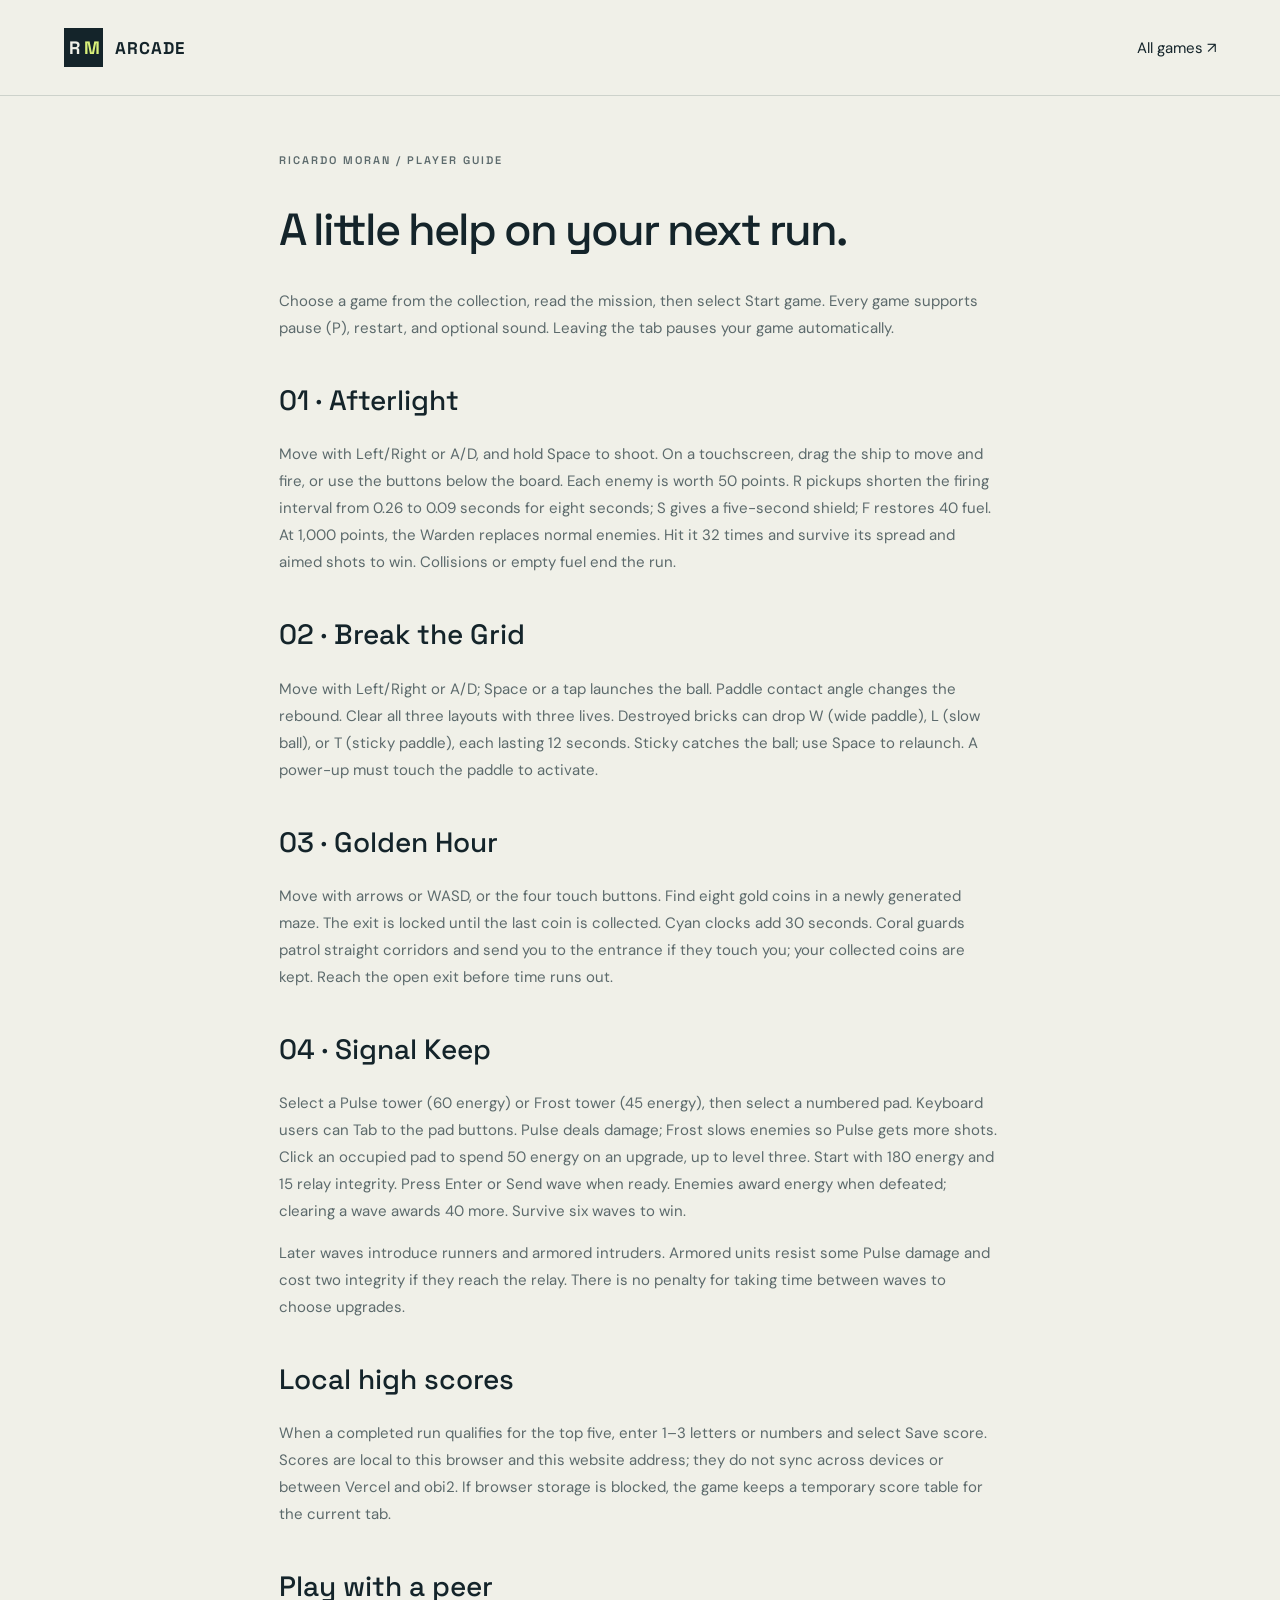
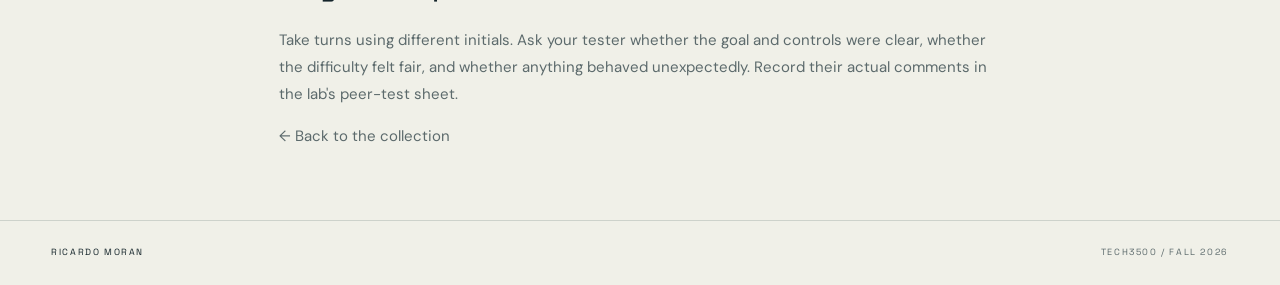
==== guide.html @ 9c04fdb7 "Add RM Arcade playable game files" ====
<!doctype html><html lang="en"><head><meta charset="utf-8"><meta name="viewport" content="width=device-width,initial-scale=1"><title>Game guide — RM Arcade</title><link rel="stylesheet" href="style.css"><link rel="icon" href="data:,"></head><body><header class="site-header"><a class="brand" href="index.html"><span class="brand-mark">R<span>M</span></span> ARCADE</a><a href="index.html">All games ↗</a></header><main class="guide"><p class="eyebrow">RICARDO MORAN / PLAYER GUIDE</p><h1>A little help on your next run.</h1><p>Choose a game from the collection, read the mission, then select Start game. Every game supports pause (P), restart, and optional sound. Leaving the tab pauses your game automatically.</p><h2>01 · Afterlight</h2><p>Move with Left/Right or A/D, and hold Space to shoot. On a touchscreen, drag the ship to move and fire, or use the buttons below the board. Each enemy is worth 50 points. R pickups shorten the firing interval from 0.26 to 0.09 seconds for eight seconds; S gives a five-second shield; F restores 40 fuel. At 1,000 points, the Warden replaces normal enemies. Hit it 32 times and survive its spread and aimed shots to win. Collisions or empty fuel end the run.</p><h2>02 · Break the Grid</h2><p>Move with Left/Right or A/D; Space or a tap launches the ball. Paddle contact angle changes the rebound. Clear all three layouts with three lives. Destroyed bricks can drop W (wide paddle), L (slow ball), or T (sticky paddle), each lasting 12 seconds. Sticky catches the ball; use Space to relaunch. A power-up must touch the paddle to activate.</p><h2>03 · Golden Hour</h2><p>Move with arrows or WASD, or the four touch buttons. Find eight gold coins in a newly generated maze. The exit is locked until the last coin is collected. Cyan clocks add 30 seconds. Coral guards patrol straight corridors and send you to the entrance if they touch you; your collected coins are kept. Reach the open exit before time runs out.</p><h2>04 · Signal Keep</h2><p>Select a Pulse tower (60 energy) or Frost tower (45 energy), then select a numbered pad. Keyboard users can Tab to the pad buttons. Pulse deals damage; Frost slows enemies so Pulse gets more shots. Click an occupied pad to spend 50 energy on an upgrade, up to level three. Start with 180 energy and 15 relay integrity. Press Enter or Send wave when ready. Enemies award energy when defeated; clearing a wave awards 40 more. Survive six waves to win.</p><p>Later waves introduce runners and armored intruders. Armored units resist some Pulse damage and cost two integrity if they reach the relay. There is no penalty for taking time between waves to choose upgrades.</p><h2>Local high scores</h2><p>When a completed run qualifies for the top five, enter 1–3 letters or numbers and select Save score. Scores are local to this browser and this website address; they do not sync across devices or between Vercel and obi2. If browser storage is blocked, the game keeps a temporary score table for the current tab.</p><h2>Play with a peer</h2><p>Take turns using different initials. Ask your tester whether the goal and controls were clear, whether the difficulty felt fair, and whether anything behaved unexpectedly. Record their actual comments in the lab's peer-test sheet.</p><p><a href="index.html">← Back to the collection</a></p></main><footer>RICARDO MORAN <span>TECH3500 / FALL 2026</span></footer></body></html>
---- style.css ----
@import url('https://fonts.googleapis.com/css2?family=DM+Sans:wght@400;500;600;700&family=Space+Grotesk:wght@400;500;600;700&display=swap');
:root{--ink:#14242a;--paper:#f0f0e8;--muted:#5c6a6c;--line:#cdd2cb;--accent:#d9f17a;--dark:#101b23}*{box-sizing:border-box}body{margin:0;background:var(--paper);color:var(--ink);font-family:'DM Sans',Arial,sans-serif;font-size:15px}button,input{font:inherit}button,a,input{touch-action:manipulation}a{color:inherit;text-decoration:none}button{cursor:pointer;border:1px solid var(--line);background:transparent;padding:11px 15px;color:inherit;border-radius:4px;font-weight:600}button:hover{background:#e1e6d8}button:disabled{opacity:.45;cursor:default}a:focus-visible,button:focus-visible,input:focus-visible,canvas:focus-visible{outline:3px solid #648d23;outline-offset:4px}[hidden]{display:none!important}.site-header{max-width:1500px;margin:auto;min-height:96px;padding:20px 5%;display:flex;justify-content:space-between;align-items:center;border-bottom:1px solid var(--line);gap:20px}.brand{font-family:'Space Grotesk',sans-serif;display:flex;align-items:center;gap:12px;font-weight:700;font-size:17px;letter-spacing:1px}.brand-mark{display:grid;align-items:center;background:var(--ink);color:var(--paper);width:39px;height:39px;font-size:18px;letter-spacing:-2px;grid-template-columns:1fr 1fr;padding:5px}.brand-mark span{color:var(--accent)}.header-note,.edition,.eyebrow,.section-label>span,.cover-no,footer,.small,.back-link{font-family:'Space Grotesk',Arial,sans-serif;font-size:11px;letter-spacing:1.6px;line-height:1.7}.header-note i{display:inline-block;width:6px;height:6px;background:#74935a;border-radius:50%;margin:0 14px}.byline{font-size:12px;color:var(--muted)}.hero,.collection,.lobby-note,footer{max-width:1360px;margin:0 auto}.hero{padding:76px 4% 54px}.eyebrow{font-weight:600;letter-spacing:2px;margin:0 0 17px}.hero h1{font-family:'Space Grotesk',sans-serif;font-weight:500;font-size:clamp(50px,6.8vw,94px);line-height:1.02;letter-spacing:-5px;margin:0}.hero em{font-style:normal;color:#6c7970}.hero-bottom{display:flex;justify-content:space-between;align-items:end;margin-top:28px}.hero-bottom p{font-size:17px;line-height:1.7;margin:0;color:var(--muted)}.edition{color:var(--muted);text-align:right}.collection{padding:0 4% 56px}.section-label{display:flex;justify-content:space-between;align-items:center;border-top:1px solid var(--line);padding:20px 0}.section-label h2{font-weight:500;font-size:16px;margin:0}.section-label>span{font-size:10px;color:var(--muted)}.game-grid{display:grid;grid-template-columns:repeat(4,1fr);gap:20px}.game-card{display:block}.cover{height:315px;position:relative;overflow:hidden;border-radius:6px;isolation:isolate;transition:transform .2s}.game-card:hover .cover{transform:translateY(-6px)}.cover-no{position:absolute;top:20px;left:20px;font-size:9px;z-index:3}.cover-word{position:absolute;bottom:27px;left:20px;font:700 clamp(24px,3vw,43px)/.92 'Space Grotesk',sans-serif;letter-spacing:-2px;z-index:3}.cover-arrow{position:absolute;bottom:25px;right:19px;font-size:26px;z-index:3}.cover-shooter{background:radial-gradient(ellipse at 50% 10%,#345858,#122330 62%);color:#cdf29f}.ship-art{position:absolute;left:36%;top:23%;font-size:88px;transform:rotate(20deg);color:#d8ef9c;text-shadow:0 22px 40px #b4e37b66}.orbit{position:absolute;width:270px;height:170px;border:1px solid #86b5ae40;border-radius:50%;top:10px;left:-30px;transform:rotate(-45deg)}.orbit.two{top:85px;left:50px}.cover-breakout{background:#d2a4eb;color:#231d36}.brick-art{position:absolute;display:grid;grid-template-columns:repeat(3,1fr);gap:7px;top:65px;left:25px;right:25px;transform:rotate(-12deg)}.brick-art i{height:25px;border:2px solid #312641;background:#e8c9f8;box-shadow:4px 5px #45324a}.brick-art i:nth-child(3n){background:#a5bc54}.cover-maze{background:#ebbd71;color:#312b1f}.maze-art{position:absolute;inset:32px 20px 95px;background:repeating-linear-gradient(0deg,transparent 0 30px,#785631 30px 34px),repeating-linear-gradient(90deg,transparent 0 34px,#785631 34px 38px);clip-path:polygon(0 0,100% 0,100% 100%,70% 100%,70% 55%,55% 55%,55% 90%,22% 90%,22% 40%,0 40%);transform:rotate(-10deg)}.cover-keep{background:#bdd5db;color:#1b3843}.tower-art{position:absolute;display:flex;gap:15px;align-items:end;top:68px;left:45px;transform:skewY(-18deg)}.tower-art i{height:78px;width:35px;background:#457580;border:2px solid #183e49;box-shadow:13px 10px #7698a1}.tower-art i:nth-child(2){height:123px;background:#e8ebba}.tower-art i:nth-child(3){height:54px}.card-info h3{font:600 19px 'Space Grotesk',sans-serif;margin:19px 0 7px}.card-info h3 span{font-size:8px;vertical-align:middle;padding:4px 7px;border:1px solid #a2b4a3;margin-left:5px}.card-info p{font-size:11px;color:var(--muted);line-height:1.6;margin:0}.lobby-note{border-top:1px solid var(--line);display:grid;grid-template-columns:1fr 1.2fr .8fr;gap:40px;padding:35px 4% 55px}.lobby-note h2{font:500 26px/1.2 'Space Grotesk',sans-serif;letter-spacing:-1px;margin:0}.lobby-note p{font-size:13px;line-height:1.7;color:var(--muted);margin:0}.lobby-note a{text-align:right;font-size:13px}footer{display:flex;justify-content:space-between;align-items:center;padding:24px 4%;border-top:1px solid var(--line);font-size:9px}footer span{color:var(--muted)}nav{display:flex;gap:10px}nav a{padding:8px 12px;border:1px solid var(--line);font:12px 'Space Grotesk',sans-serif}nav a[aria-current=page]{background:var(--ink);color:var(--accent)}.play-main{max-width:1360px;margin:0 auto;padding:38px 4% 56px}.game-heading{display:flex;justify-content:space-between;align-items:center;margin-bottom:28px}.game-heading .eyebrow{margin-bottom:8px;color:var(--muted);font-size:10px}.game-heading h1{font:500 clamp(35px,4vw,54px)/1 'Space Grotesk',sans-serif;letter-spacing:-2px;margin:0}.game-credit{font-size:10px;text-align:right;letter-spacing:1px;line-height:1.7;color:var(--muted)}.game-credit strong{font-size:13px;color:var(--ink);letter-spacing:0}.play-layout{display:grid;grid-template-columns:minmax(0,3.2fr) minmax(210px,1fr);gap:32px}.hud{display:flex;justify-content:space-between;background:#17252b;color:#f0f3e9;padding:17px 20px;border-bottom:1px solid #334043;border-radius:6px 6px 0 0;min-height:67px;gap:10px}.stat span{font:9px 'Space Grotesk',sans-serif;letter-spacing:1.5px;display:block;color:#9faeb0;text-transform:uppercase;margin-bottom:4px}.stat strong{font:500 21px 'Space Grotesk',sans-serif}.canvas-wrap{position:relative;background:#101b23}canvas{width:100%;height:auto;display:block;touch-action:none}.overlay{position:absolute;inset:0;display:flex;flex-direction:column;align-items:center;justify-content:center;text-align:center;color:#f1f3e9;background:linear-gradient(0deg,#101b23ee,#101b2388);padding:20px}.overlay .eyebrow{color:#cbe488;font-size:9px}.overlay h2{font:500 clamp(26px,4vw,52px)/1.1 'Space Grotesk',sans-serif;letter-spacing:-2px;margin:0 0 15px}.overlay>p:not(.eyebrow){font-size:13px;line-height:1.6;max-width:360px;color:#c0ccce;margin:0 0 22px}.primary{background:var(--accent);border-color:var(--accent);color:#1a2924;padding:14px 22px;min-width:160px;text-align:left;display:flex;gap:32px;justify-content:space-between}.primary:hover{background:#e6ffa0}.action-bar{display:flex;align-items:center;gap:9px;padding:15px 0}.action-bar button{font-size:12px;padding:9px 12px}.action-bar #status{margin-left:auto;font-size:10px;color:var(--muted);text-align:right;max-width:45%}kbd{font-size:10px;background:#dce1d5;border-radius:3px;padding:2px 4px;margin-left:8px}.game-sidebar section{padding:0 0 24px;margin-bottom:24px;border-bottom:1px solid var(--line)}.game-sidebar h2{font:500 22px/1.15 'Space Grotesk',sans-serif;margin:0 0 13px;letter-spacing:-.5px}.game-sidebar p,.game-sidebar li{font-size:12px;line-height:1.75;color:var(--muted)}.game-sidebar .eyebrow{font-size:9px;color:var(--muted);margin-bottom:12px}.controls{display:grid;gap:8px;margin-top:20px}.control-row{display:flex;justify-content:space-between;align-items:center;font-size:11px;gap:8px}.control-row kbd{margin:0;background:#e0e4d9}.game-sidebar ul{padding-left:15px}.game-sidebar li{margin-bottom:7px}.scores-panel ol{list-style:none;padding:0;counter-reset:rank}.scores-panel li{counter-increment:rank;display:flex;gap:12px;align-items:center;border-bottom:1px solid #d9ddd5;padding:7px 0;margin:0}.scores-panel li:before{content:'0' counter(rank);font-size:9px;color:#718277}.scores-panel li strong{margin-left:auto;color:var(--ink)}.game-sidebar .small{font-size:9px;letter-spacing:0}.guide-link{font-size:12px}.touch-controls{display:flex;gap:7px;margin:0 0 15px}.touch-controls button{flex:1;background:#e4e8dd}.touch-controls .touch-fire{flex:2;font-size:12px}.build-panel{border-top:1px solid var(--line);padding-top:17px;display:flex;flex-wrap:wrap;gap:15px;align-items:center;justify-content:space-between}.build-panel .eyebrow{font-size:9px;margin:0}.build-buttons{display:flex;gap:8px;margin-top:8px}.build-buttons small{display:block;font-size:9px;font-weight:400;margin-top:4px}.build-buttons button[aria-pressed=true]{border:2px solid #253c39;background:#dce8c2}.build-panel p{font-size:11px;line-height:1.6;color:var(--muted);margin:0}.build-panel #pad-buttons{display:flex;gap:5px;flex-wrap:wrap;width:100%}.build-panel #pad-buttons button{font-size:9px;padding:6px}#score-form{max-width:290px;margin-top:18px;text-align:left}#score-form label{font-size:11px;display:block;margin-bottom:8px}.score-input{display:flex;gap:8px}.score-input input{width:64px;background:#e5edcf;color:#14242a;border:0;padding:8px;text-transform:uppercase;border-radius:3px}.score-input button{color:#e8eece;border-color:#849480;font-size:11px}#score-help{font-size:9px;color:#bec7bc;display:block;margin-top:7px}.guide{max-width:850px;padding:55px 5%;margin:auto}.guide h1{font:500 45px 'Space Grotesk',sans-serif;letter-spacing:-2px}.guide h2{margin-top:40px;font:500 28px 'Space Grotesk',sans-serif}.guide p,.guide li{line-height:1.8;color:var(--muted)}@media(min-width:1100px){.touch-controls{opacity:.8}.touch-controls button{padding:7px}}@media(max-width:1000px){.game-grid{grid-template-columns:repeat(2,1fr)}.cover{height:320px}.cover-word{font-size:46px}.header-note{display:none}.play-layout{grid-template-columns:minmax(0,1fr) 210px;gap:20px}.lobby-note{grid-template-columns:1fr 1fr}.lobby-note a{text-align:left}}@media(max-width:700px){.site-header{min-height:76px;padding:18px 5%}.byline{font-size:10px}.hero{padding-top:44px}.hero h1{letter-spacing:-3px}.hero-bottom p{font-size:14px}.edition{display:none}.hero-bottom{margin-top:23px}.game-grid{gap:15px}.cover{height:258px}.cover-word{font-size:31px}.cover-no{font-size:8px;left:14px}.cover-arrow{right:12px}.cover-word{left:14px}.card-info h3{font-size:17px}.card-info p{font-size:10px}.card-info h3 span{display:none}.lobby-note{grid-template-columns:1fr;gap:17px}.play-layout{grid-template-columns:1fr}.game-sidebar{display:grid;grid-template-columns:1fr 1fr;gap:20px}.game-sidebar section{margin:0}.game-sidebar .scores-panel{grid-column:1 / -1}.game-credit{font-size:8px}.game-credit strong{font-size:11px}.play-main{padding-top:25px}.game-heading{margin-bottom:20px}.hud{padding:12px 13px;min-height:56px}.stat strong{font-size:17px}.stat span{font-size:8px}.overlay h2{font-size:31px}.overlay .eyebrow{margin-bottom:10px}.overlay>p:not(.eyebrow){font-size:11px;margin-bottom:15px}.overlay .primary{padding:10px 15px;font-size:12px}.canvas-wrap:has(#score-form:not([hidden])) .overlay>p:not(.eyebrow){display:none}.overlay:has(#score-form:not([hidden])) h2{font-size:24px;margin-bottom:6px}.overlay:has(#score-form:not([hidden])) .eyebrow{display:none}#score-form{margin-top:8px}.action-bar{gap:5px}.action-bar button{padding:8px;font-size:10px}footer{gap:15px;flex-wrap:wrap;font-size:8px}.section-label>span{font-size:8px}.ship-art{left:30%}.tower-art{left:30px;gap:11px}.tower-art i{width:27px}.back-link{font-size:9px}nav{gap:5px}nav a{padding:7px 8px;font-size:11px}}@media(prefers-reduced-motion:reduce){*{scroll-behavior:auto!important;transition:none!important}}
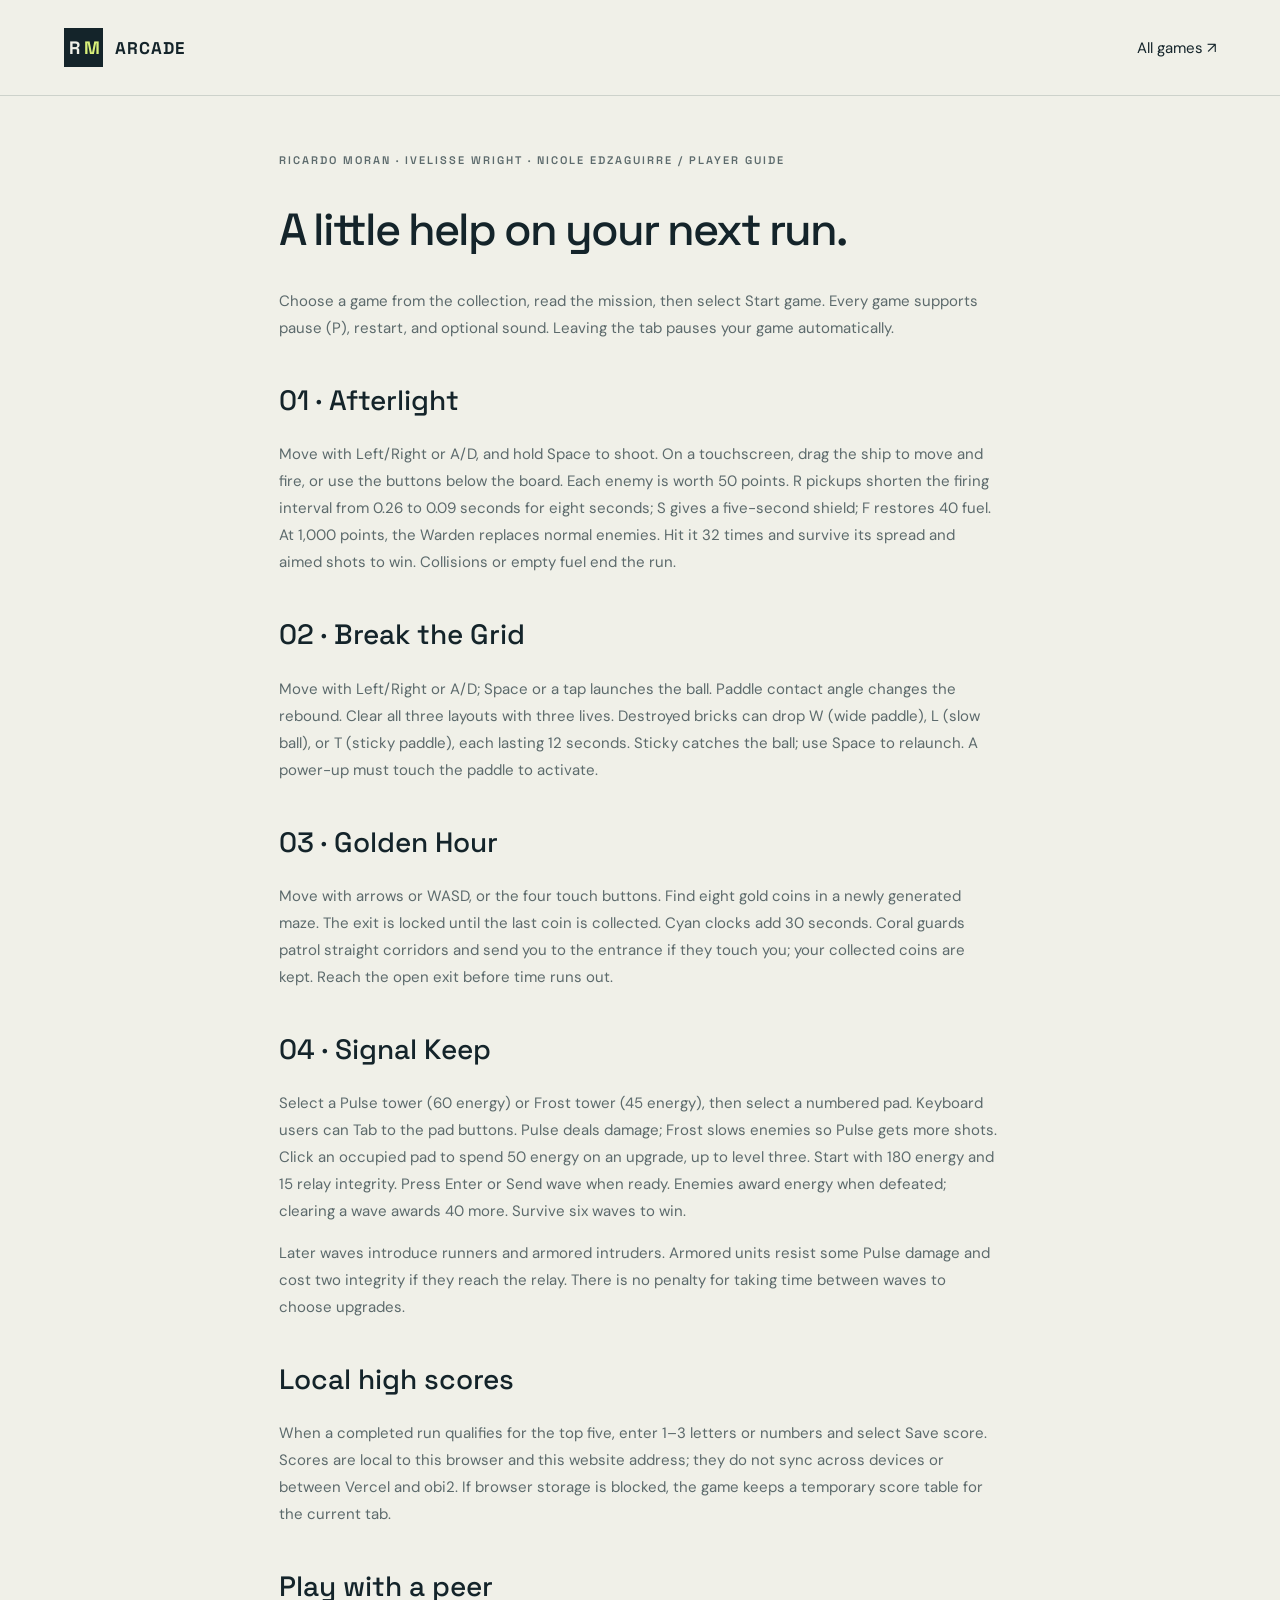
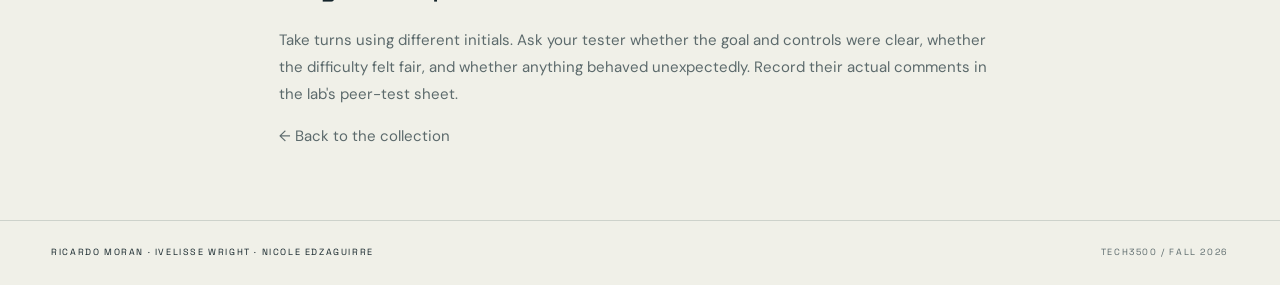
==== commit 7960ed41: "Add the full team credit to the game" ====
--- a/guide.html
+++ b/guide.html
@@ -1 +1 @@
-<!doctype html><html lang="en"><head><meta charset="utf-8"><meta name="viewport" content="width=device-width,initial-scale=1"><title>Game guide — RM Arcade</title><link rel="stylesheet" href="style.css"><link rel="icon" href="data:,"></head><body><header class="site-header"><a class="brand" href="index.html"><span class="brand-mark">R<span>M</span></span> ARCADE</a><a href="index.html">All games ↗</a></header><main class="guide"><p class="eyebrow">RICARDO MORAN / PLAYER GUIDE</p><h1>A little help on your next run.</h1><p>Choose a game from the collection, read the mission, then select Start game. Every game supports pause (P), restart, and optional sound. Leaving the tab pauses your game automatically.</p><h2>01 · Afterlight</h2><p>Move with Left/Right or A/D, and hold Space to shoot. On a touchscreen, drag the ship to move and fire, or use the buttons below the board. Each enemy is worth 50 points. R pickups shorten the firing interval from 0.26 to 0.09 seconds for eight seconds; S gives a five-second shield; F restores 40 fuel. At 1,000 points, the Warden replaces normal enemies. Hit it 32 times and survive its spread and aimed shots to win. Collisions or empty fuel end the run.</p><h2>02 · Break the Grid</h2><p>Move with Left/Right or A/D; Space or a tap launches the ball. Paddle contact angle changes the rebound. Clear all three layouts with three lives. Destroyed bricks can drop W (wide paddle), L (slow ball), or T (sticky paddle), each lasting 12 seconds. Sticky catches the ball; use Space to relaunch. A power-up must touch the paddle to activate.</p><h2>03 · Golden Hour</h2><p>Move with arrows or WASD, or the four touch buttons. Find eight gold coins in a newly generated maze. The exit is locked until the last coin is collected. Cyan clocks add 30 seconds. Coral guards patrol straight corridors and send you to the entrance if they touch you; your collected coins are kept. Reach the open exit before time runs out.</p><h2>04 · Signal Keep</h2><p>Select a Pulse tower (60 energy) or Frost tower (45 energy), then select a numbered pad. Keyboard users can Tab to the pad buttons. Pulse deals damage; Frost slows enemies so Pulse gets more shots. Click an occupied pad to spend 50 energy on an upgrade, up to level three. Start with 180 energy and 15 relay integrity. Press Enter or Send wave when ready. Enemies award energy when defeated; clearing a wave awards 40 more. Survive six waves to win.</p><p>Later waves introduce runners and armored intruders. Armored units resist some Pulse damage and cost two integrity if they reach the relay. There is no penalty for taking time between waves to choose upgrades.</p><h2>Local high scores</h2><p>When a completed run qualifies for the top five, enter 1–3 letters or numbers and select Save score. Scores are local to this browser and this website address; they do not sync across devices or between Vercel and obi2. If browser storage is blocked, the game keeps a temporary score table for the current tab.</p><h2>Play with a peer</h2><p>Take turns using different initials. Ask your tester whether the goal and controls were clear, whether the difficulty felt fair, and whether anything behaved unexpectedly. Record their actual comments in the lab's peer-test sheet.</p><p><a href="index.html">← Back to the collection</a></p></main><footer>RICARDO MORAN <span>TECH3500 / FALL 2026</span></footer></body></html>
+<!doctype html><html lang="en"><head><meta charset="utf-8"><meta name="viewport" content="width=device-width,initial-scale=1"><title>Game guide — RM Arcade</title><link rel="stylesheet" href="style.css"><link rel="icon" href="data:,"></head><body><header class="site-header"><a class="brand" href="index.html"><span class="brand-mark">R<span>M</span></span> ARCADE</a><a href="index.html">All games ↗</a></header><main class="guide"><p class="eyebrow">RICARDO MORAN · IVELISSE WRIGHT · NICOLE EDZAGUIRRE / PLAYER GUIDE</p><h1>A little help on your next run.</h1><p>Choose a game from the collection, read the mission, then select Start game. Every game supports pause (P), restart, and optional sound. Leaving the tab pauses your game automatically.</p><h2>01 · Afterlight</h2><p>Move with Left/Right or A/D, and hold Space to shoot. On a touchscreen, drag the ship to move and fire, or use the buttons below the board. Each enemy is worth 50 points. R pickups shorten the firing interval from 0.26 to 0.09 seconds for eight seconds; S gives a five-second shield; F restores 40 fuel. At 1,000 points, the Warden replaces normal enemies. Hit it 32 times and survive its spread and aimed shots to win. Collisions or empty fuel end the run.</p><h2>02 · Break the Grid</h2><p>Move with Left/Right or A/D; Space or a tap launches the ball. Paddle contact angle changes the rebound. Clear all three layouts with three lives. Destroyed bricks can drop W (wide paddle), L (slow ball), or T (sticky paddle), each lasting 12 seconds. Sticky catches the ball; use Space to relaunch. A power-up must touch the paddle to activate.</p><h2>03 · Golden Hour</h2><p>Move with arrows or WASD, or the four touch buttons. Find eight gold coins in a newly generated maze. The exit is locked until the last coin is collected. Cyan clocks add 30 seconds. Coral guards patrol straight corridors and send you to the entrance if they touch you; your collected coins are kept. Reach the open exit before time runs out.</p><h2>04 · Signal Keep</h2><p>Select a Pulse tower (60 energy) or Frost tower (45 energy), then select a numbered pad. Keyboard users can Tab to the pad buttons. Pulse deals damage; Frost slows enemies so Pulse gets more shots. Click an occupied pad to spend 50 energy on an upgrade, up to level three. Start with 180 energy and 15 relay integrity. Press Enter or Send wave when ready. Enemies award energy when defeated; clearing a wave awards 40 more. Survive six waves to win.</p><p>Later waves introduce runners and armored intruders. Armored units resist some Pulse damage and cost two integrity if they reach the relay. There is no penalty for taking time between waves to choose upgrades.</p><h2>Local high scores</h2><p>When a completed run qualifies for the top five, enter 1–3 letters or numbers and select Save score. Scores are local to this browser and this website address; they do not sync across devices or between Vercel and obi2. If browser storage is blocked, the game keeps a temporary score table for the current tab.</p><h2>Play with a peer</h2><p>Take turns using different initials. Ask your tester whether the goal and controls were clear, whether the difficulty felt fair, and whether anything behaved unexpectedly. Record their actual comments in the lab's peer-test sheet.</p><p><a href="index.html">← Back to the collection</a></p></main><footer>RICARDO MORAN · IVELISSE WRIGHT · NICOLE EDZAGUIRRE <span>TECH3500 / FALL 2026</span></footer></body></html>
